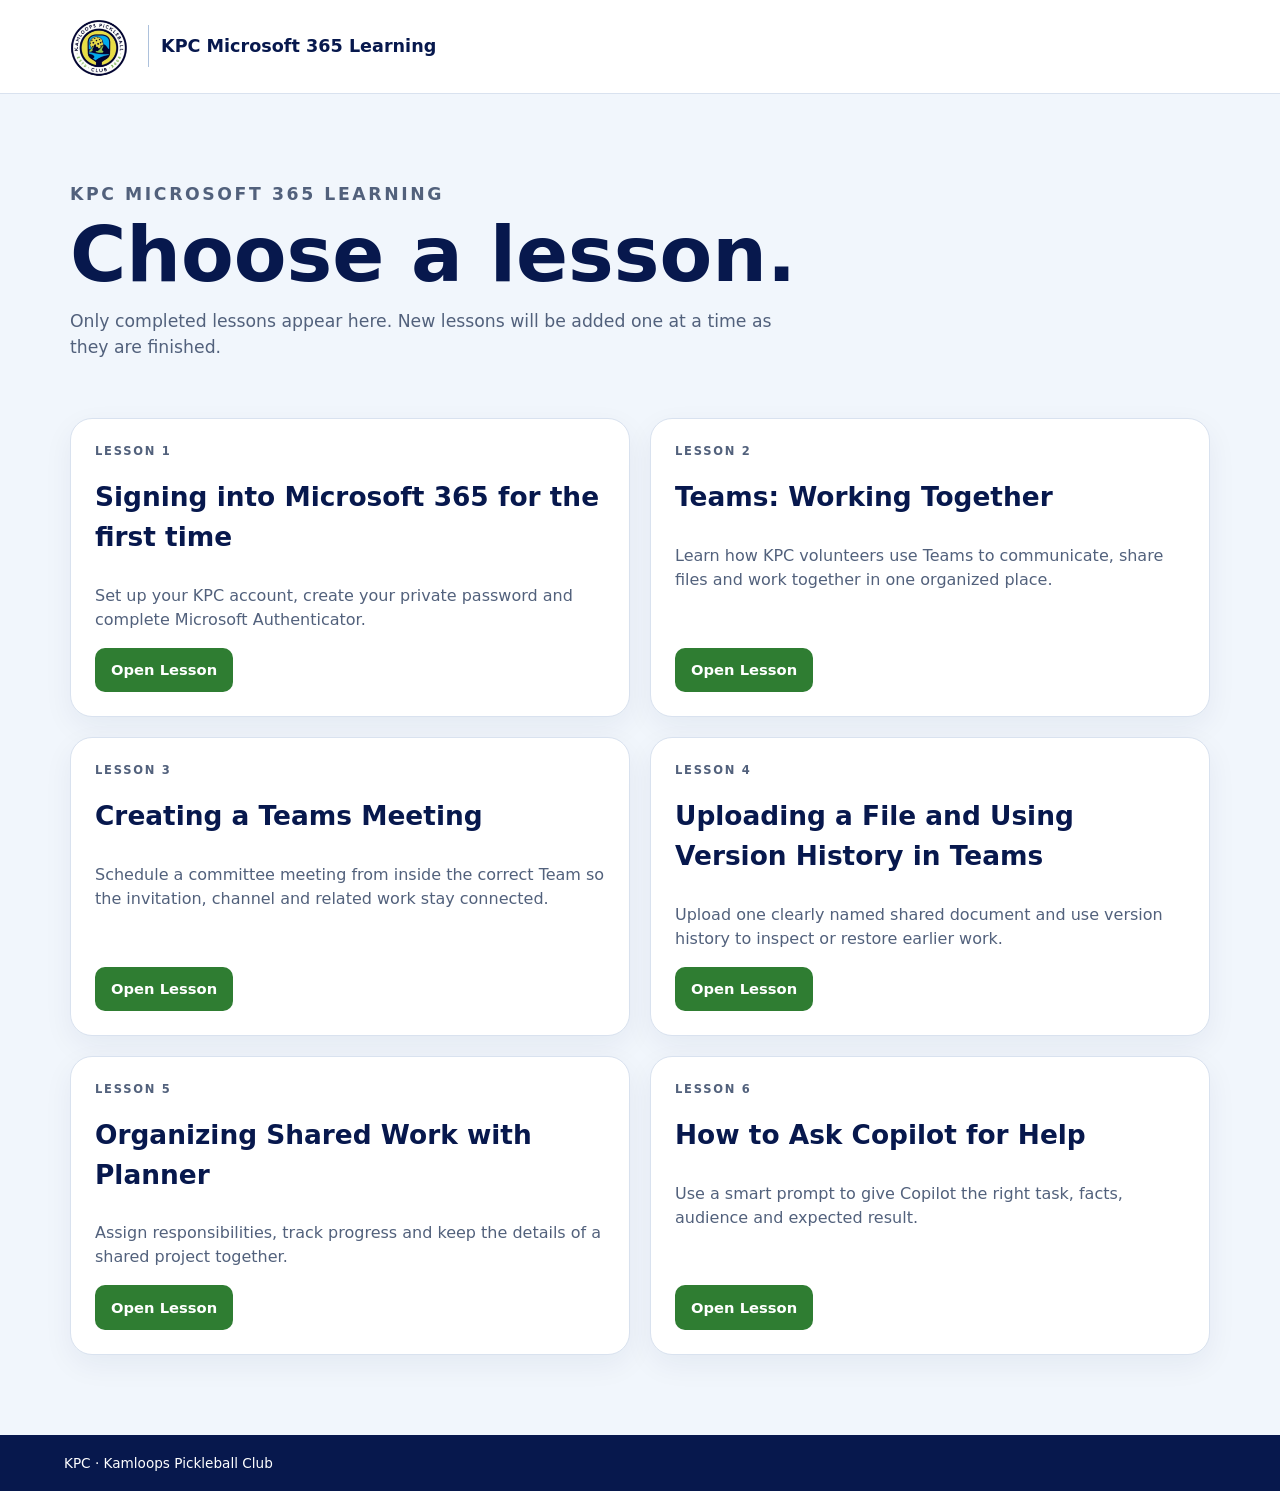
==== learn.html @ eb0f3c25 "Load Lesson 6 Copilot video" ====
<!doctype html>
<html lang="en">
<head>
  <meta charset="utf-8">
  <meta name="viewport" content="width=device-width, initial-scale=1">
  <meta name="description" content="Completed Microsoft 365 lessons for KPC volunteers.">
  <title>Learn | KPC Microsoft 365 Learning</title>
  <link rel="stylesheet" href="styles.css">
  <link rel="stylesheet" href="header-fix.css">
  <link rel="stylesheet" href="learning-simple.css">
</head>
<body>
<header class="site-header">
  <a class="brand" href="index.html"><span class="brand-logo-wrap"><img class="brand-logo" src="assets/KPC Logo Background Removed.png" alt="Kamloops Pickleball Club"></span><span class="divider"></span><strong>KPC Microsoft 365 Learning</strong></a>
</header>
<main id="learningApp">
  <noscript><section class="simple-learn"><h1>JavaScript is required</h1><p>This learning area needs JavaScript to display the lessons.</p></section></noscript>
</main>
<footer><span>KPC · Kamloops Pickleball Club</span></footer>
<script src="learning-simple.js"></script>
<script src="learning-page-cleanup.js"></script>
<script src="lesson-2-video.js"></script>
<script src="lesson-4-version-history.js"></script>
<script src="lesson-5-planner.js"></script>
<script src="lesson-5-video.js"></script>
<script src="lesson-6-copilot.js"></script>
<script src="lesson-6-video.js"></script>
</body>
</html>
---- styles.css ----
:root{--navy:#07184d;--blue:#3f95df;--green:#76a836;--yellow:#f0e353;--pale:#f1f6fc;--ink:#162650;--muted:#52617c;--white:#fff;--line:#d9e2ef;--shadow:0 12px 28px rgba(7,24,77,.10);font-family:Inter,ui-sans-serif,system-ui,-apple-system,BlinkMacSystemFont,"Segoe UI",sans-serif}*{box-sizing:border-box}html{scroll-behavior:smooth}body{margin:0;background:var(--pale);color:var(--ink);line-height:1.5}a{color:inherit}button{font:inherit}.site-header{display:flex;align-items:center;justify-content:space-between;gap:1rem;padding:.65rem clamp(1rem,5vw,4rem);background:#fff;border-bottom:1px solid var(--line);position:sticky;top:0;z-index:5}.brand{display:flex;align-items:center;gap:.75rem;text-decoration:none;font-size:1.1rem;color:var(--navy)}.brand-logo-wrap{width:72px;height:58px;display:flex;align-items:center;justify-content:center;overflow:visible}.brand-logo{width:72px;height:58px;object-fit:contain;display:block}.divider{height:34px;width:1px;background:#adc1dc}.site-header nav{display:flex;gap:1rem}.site-header nav a{text-decoration:none;font-size:.92rem;font-weight:750}.site-header nav a.active{color:#2868b7}.hero{display:grid;grid-template-columns:1.35fr .65fr;gap:2rem;align-items:center;padding:clamp(3rem,6vw,5rem) clamp(1.2rem,5vw,4rem);background:linear-gradient(135deg,#f7fafd 0%,#edf4fc 100%)}.compact-hero{min-height:430px}.eyebrow{margin:0 0 .7rem;text-transform:uppercase;letter-spacing:.15em;font-weight:900;font-size:.72rem;color:#3275c4}.hero h1{max-width:760px;margin:0 0 1rem;font-size:clamp(2.5rem,5vw,4.7rem);line-height:.98;letter-spacing:-.045em;color:var(--navy)}.lead{max-width:760px;font-size:1.1rem;color:var(--muted)}.actions{display:flex;flex-wrap:wrap;align-items:center;gap:.8rem;margin-top:1.35rem}.button{border:0;border-radius:10px;padding:.7rem 1rem;font-weight:850;text-decoration:none;display:inline-flex;align-items:center;justify-content:center;cursor:pointer;font-size:.92rem}.button.dark{background:var(--navy);color:white}.button.outline{background:white;border:1px solid var(--navy);color:var(--navy)}.button.light{background:white;color:var(--navy)}.button:disabled{opacity:.55;cursor:not-allowed}.text-link{border:0;background:transparent;padding:.4rem;color:var(--navy);text-decoration:underline;cursor:pointer;font-weight:750}.erne-welcome{display:flex;align-items:center;gap:1rem;padding:1rem 1.2rem 0;border-radius:20px;background:white;border:1px solid var(--line);box-shadow:var(--shadow);overflow:hidden;min-height:220px}.erne-welcome img{width:150px;align-self:flex-end;object-fit:contain}.erne-welcome p{margin:0 0 1.2rem;color:var(--muted)}.section{padding:clamp(3rem,6vw,5rem) clamp(1.2rem,5vw,4rem)}.compact-section{padding-top:3.25rem;padding-bottom:3.25rem}.section.white{background:white}.section-heading{max-width:860px;margin-bottom:1.5rem}.section-heading.centre{text-align:center;margin-left:auto;margin-right:auto}.section-heading h2{margin:.1rem 0 .5rem;font-size:clamp(2rem,3.8vw,3.6rem);line-height:1;color:var(--navy)}.section-heading p:last-child{font-size:1rem;color:var(--muted)}.topic-grid{display:grid;grid-template-columns:repeat(2,minmax(0,1fr));gap:1rem}.topic-card{min-height:170px;padding:1.2rem;border-radius:16px;border:1px solid var(--line);background:white;text-align:left;cursor:pointer;display:flex;flex-direction:column;transition:.18s transform,.18s box-shadow}.topic-card:hover,.topic-card:focus-visible{transform:translateY(-2px);box-shadow:var(--shadow)}.topic-number{width:38px;height:38px;border-radius:50%;display:grid;place-items:center;background:#eef4fb;color:var(--navy);font-weight:900;font-size:.75rem}.topic-card h3{margin:auto 0 .25rem;font-size:1.12rem;line-height:1.15;color:var(--navy)}.topic-card p{margin:0;font-size:.9rem;color:var(--muted)}.game-grid{display:grid;grid-template-columns:1fr 1fr;gap:1rem}.game-card{min-height:260px;border-radius:20px;padding:1.25rem;display:grid;grid-template-columns:145px 1fr;align-items:center;gap:1rem;box-shadow:var(--shadow);overflow:hidden}.erne-game{background:linear-gradient(145deg,#eef9e4,#b7df8f);border:1px solid #8fc65b}.smash-game{background:linear-gradient(145deg,#3459a5,#081b55);color:white;border:1px solid #6b83bf}.character{height:190px;display:flex;align-items:flex-end;justify-content:center;overflow:hidden}.character img{width:145px;height:190px;object-fit:contain;object-position:center bottom}.game-card small{text-transform:uppercase;letter-spacing:.12em;font-weight:850;font-size:.68rem}.game-card h3{font-size:1.65rem;margin:.2rem 0}.game-card p{margin:.25rem 0 1rem;font-size:.95rem}.featured{display:flex;justify-content:space-between;align-items:center;gap:2rem}.featured h2{font-size:clamp(1.8rem,3vw,3rem);margin:.2rem 0;color:var(--navy)}.featured p{max-width:760px;color:var(--muted)}.how-strip{display:flex;align-items:center;justify-content:center;gap:1rem;flex-wrap:wrap;padding:1rem 1.2rem;background:#e8f0f9;color:var(--navy);font-weight:800;font-size:.9rem}.page-hero{padding:clamp(3rem,6vw,5rem) clamp(1.2rem,5vw,4rem);background:linear-gradient(135deg,#f7fafd,#edf4fc)}.page-hero h1{margin:.2rem 0 .7rem;font-size:clamp(2.5rem,5vw,4.8rem);line-height:1;color:var(--navy)}.page-hero p:last-child{max-width:760px;color:var(--muted);font-size:1.08rem}.learning-grid{display:grid;grid-template-columns:repeat(2,minmax(0,1fr));gap:1rem}.learning-card{padding:1.35rem;border:1px solid var(--line);border-radius:18px;background:white;box-shadow:0 8px 20px rgba(7,24,77,.06)}.learning-card>span{display:inline-grid;place-items:center;width:38px;height:38px;border-radius:50%;background:#eef4fb;font-weight:900;font-size:.75rem}.learning-card h2{margin:1rem 0 .35rem;color:var(--navy)}.learning-card p{color:var(--muted);min-height:3rem}.memory-hook{margin:1.25rem 0;padding:1rem;border-radius:12px;background:#f3f8ed;border-left:4px solid var(--green)}.memory-hook p{margin:.35rem 0 0}.full-talk p{margin:0 0 1rem}footer{display:flex;justify-content:space-between;gap:1rem;flex-wrap:wrap;padding:1.1rem clamp(1.2rem,5vw,4rem);background:var(--navy);color:white;font-size:.85rem}dialog{width:min(720px,calc(100vw - 1.5rem));max-height:calc(100vh - 1.5rem);border:0;border-radius:20px;padding:0;box-shadow:0 30px 90px rgba(0,0,0,.35)}dialog::backdrop{background:rgba(4,14,45,.72)}.close{position:absolute;top:.8rem;right:.8rem;width:38px;height:38px;border:0;border-radius:50%;font-size:1.45rem;cursor:pointer}.dialog-body,#topicContent,#quizContent{padding:2rem}.dialog-body h2,#topicContent h2,#quizContent h2{font-size:clamp(1.8rem,3.5vw,3rem);line-height:1;margin:.3rem 2.5rem 1rem 0;color:var(--navy)}.topic-points{padding-left:1.25rem}.topic-points li{margin:.55rem 0}.quiz-top{display:flex;justify-content:space-between;gap:1rem;margin-bottom:1rem;font-weight:800;color:var(--muted);font-size:.9rem}.progress{height:8px;border-radius:999px;background:#e8edf5;overflow:hidden;margin-bottom:1.4rem}.progress span{display:block;height:100%;background:var(--blue)}.question{font-size:1.35rem;font-weight:850;color:var(--navy)}.answers{display:grid;gap:.65rem}.answer{padding:.8rem .9rem;text-align:left;border-radius:12px;border:1px solid var(--line);background:white;cursor:pointer;font-weight:750}.answer:hover{border-color:var(--blue)}.answer.correct{background:#eaf8dc;border-color:var(--green)}.answer.incorrect{background:#fff0ed;border-color:#d85c4a}.feedback{margin-top:1rem;padding:.9rem;border-radius:12px;background:var(--pale)}.next-row{display:flex;justify-content:flex-end;margin-top:1rem}.score{font-size:3.2rem;font-weight:950;color:var(--navy);line-height:1}@media(max-width:900px){.hero{grid-template-columns:1fr}.topic-grid,.learning-grid{grid-template-columns:1fr}.game-grid{grid-template-columns:1fr}}@media(max-width:650px){.site-header nav{display:none}.brand{font-size:1rem}.brand-logo-wrap,.brand-logo{width:62px;height:50px}.hero h1{font-size:2.8rem}.erne-welcome{align-items:flex-end}.erne-welcome img{width:110px}.game-card{grid-template-columns:100px 1fr}.character,.character img{width:100px;height:145px}.featured{align-items:flex-start;flex-direction:column}.dialog-body,#topicContent,#quizContent{padding:1.35rem}}
---- header-fix.css ----
.site-header{min-height:88px;overflow:visible}.brand{min-height:70px;overflow:visible;gap:12px}.brand-logo-wrap{width:72px;height:72px;min-width:72px;display:flex;align-items:center;justify-content:center;overflow:visible}.brand-logo{width:68px;height:68px;max-width:100%;object-fit:contain;object-position:center;display:block;transform:none;clip-path:none}.divider{height:42px}@media(max-width:650px){.site-header{min-height:76px}.brand{min-height:60px}.brand-logo-wrap{width:58px;height:58px;min-width:58px}.brand-logo{width:54px;height:54px}}
---- learning-simple.css ----
.simple-learn{max-width:1180px;margin:0 auto;padding:3rem 1.25rem 5rem}.simple-learn-hero{padding:2.5rem 0}.simple-learn-hero h1{max-width:760px;margin:.35rem 0 1rem;font-size:clamp(2.5rem,6vw,5.5rem);line-height:.95;color:var(--navy)}.simple-learn-hero p{max-width:720px;color:var(--muted);font-size:1.08rem}.simple-lesson-grid{display:grid;grid-template-columns:repeat(2,minmax(0,1fr));gap:1.25rem}.simple-lesson-card{display:flex;flex-direction:column;min-height:285px;padding:1.5rem;border:1px solid var(--line);border-radius:22px;background:#fff;box-shadow:0 10px 30px rgba(11,29,87,.06)}.simple-lesson-card h2{margin:.35rem 0 .7rem;color:var(--navy);font-size:1.65rem}.simple-lesson-card p{color:var(--muted)}.simple-lesson-card .button{align-self:flex-start;margin-top:auto;background:#2f7d32;border-color:#2f7d32;color:#fff}.simple-games{display:flex;justify-content:space-between;align-items:center;gap:1.5rem;margin-top:2rem;padding:1.5rem;border-radius:22px;background:#f4f7fb}.simple-lesson-page{max-width:1000px;margin:0 auto;padding:2rem 1.25rem 5rem}.simple-back{display:inline-block;margin-bottom:1.25rem}.simple-lesson-header{padding:2rem;border-radius:24px;background:linear-gradient(120deg,#eef7ff,#f6faed)}.simple-lesson-header h1{margin:.35rem 0 .75rem;color:var(--navy);font-size:clamp(2.3rem,5vw,4.8rem);line-height:1}.simple-meta{display:flex;flex-wrap:wrap;gap:.6rem;margin-top:1rem}.simple-meta span{padding:.35rem .65rem;border-radius:999px;background:#fff;border:1px solid var(--line);font-size:.88rem}.simple-block{margin-top:1.25rem;padding:1.5rem;border:1px solid var(--line);border-radius:20px;background:#fff}.simple-block h2{color:var(--navy)}.simple-video{width:100%;margin-top:1rem;border-radius:16px;background:#000}.simple-placeholder{margin-top:1rem;padding:2rem;border:2px dashed #9aabc0;border-radius:16px;text-align:center;background:#f7fafc}.simple-check fieldset{margin:0 0 1rem;padding:1rem;border:1px solid var(--line);border-radius:14px}.simple-check label{display:block;margin:.55rem 0}.simple-result{margin-top:1rem;padding:1rem;border-radius:12px;background:#f4f7fb}.simple-steps li{margin:0 0 1rem;padding-left:.35rem}.simple-definitions{display:grid;grid-template-columns:repeat(2,minmax(0,1fr));gap:1rem}.simple-definitions div{padding:1rem;border:1px solid var(--line);border-radius:14px}.simple-definitions dt{font-weight:800;color:var(--navy)}.simple-definitions dd{margin:.35rem 0 0;color:var(--muted)}.simple-choice-grid{display:grid;grid-template-columns:repeat(3,minmax(0,1fr));gap:1rem}.simple-choice-grid>div{padding:1rem;border:1px solid var(--line);border-radius:14px}.simple-help details{margin:.75rem 0;padding:1rem;border:1px solid var(--line);border-radius:14px}@media(max-width:760px){.simple-lesson-grid,.simple-definitions,.simple-choice-grid{grid-template-columns:1fr}.simple-games{align-items:flex-start;flex-direction:column}}
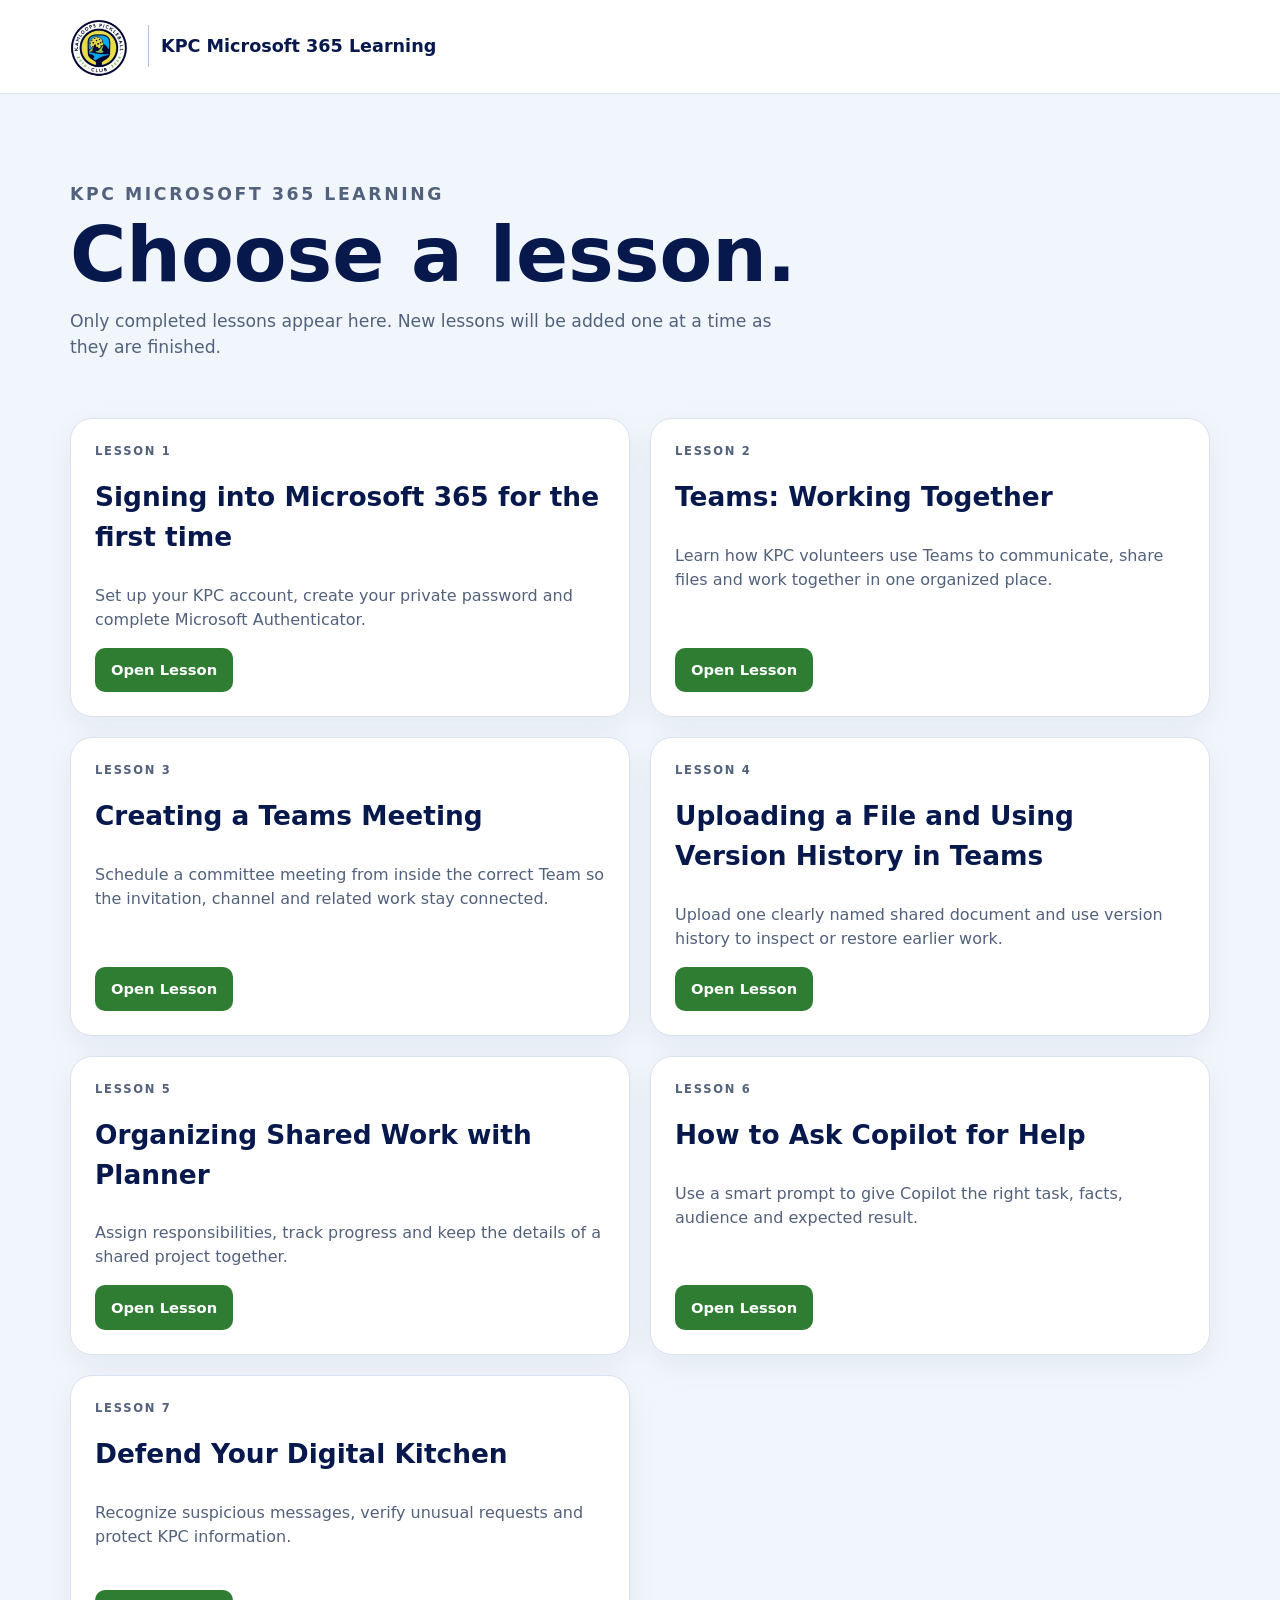
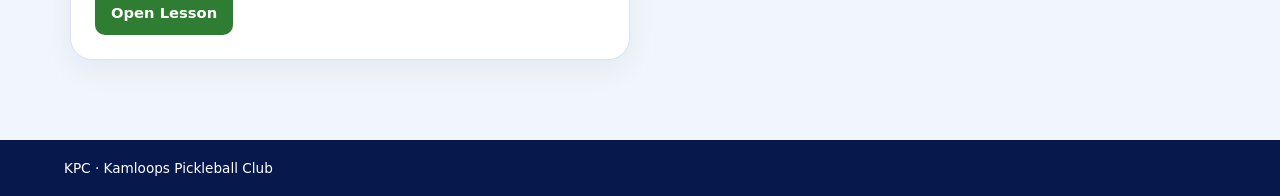
==== commit 33abed5b: "Connect Lesson 7 digital safety training" ====
--- a/learn.html
+++ b/learn.html
@@ -24,6 +24,7 @@
 <script src="lesson-5-planner.js"></script>
 <script src="lesson-5-video.js"></script>
 <script src="lesson-6-copilot.js"></script>
-<script src="lesson-6-video.js"></script>
+<script src="lesson-6-copilot-video-v3.js"></script>
+<script src="lesson-7-digital-kitchen.js"></script>
 </body>
 </html>
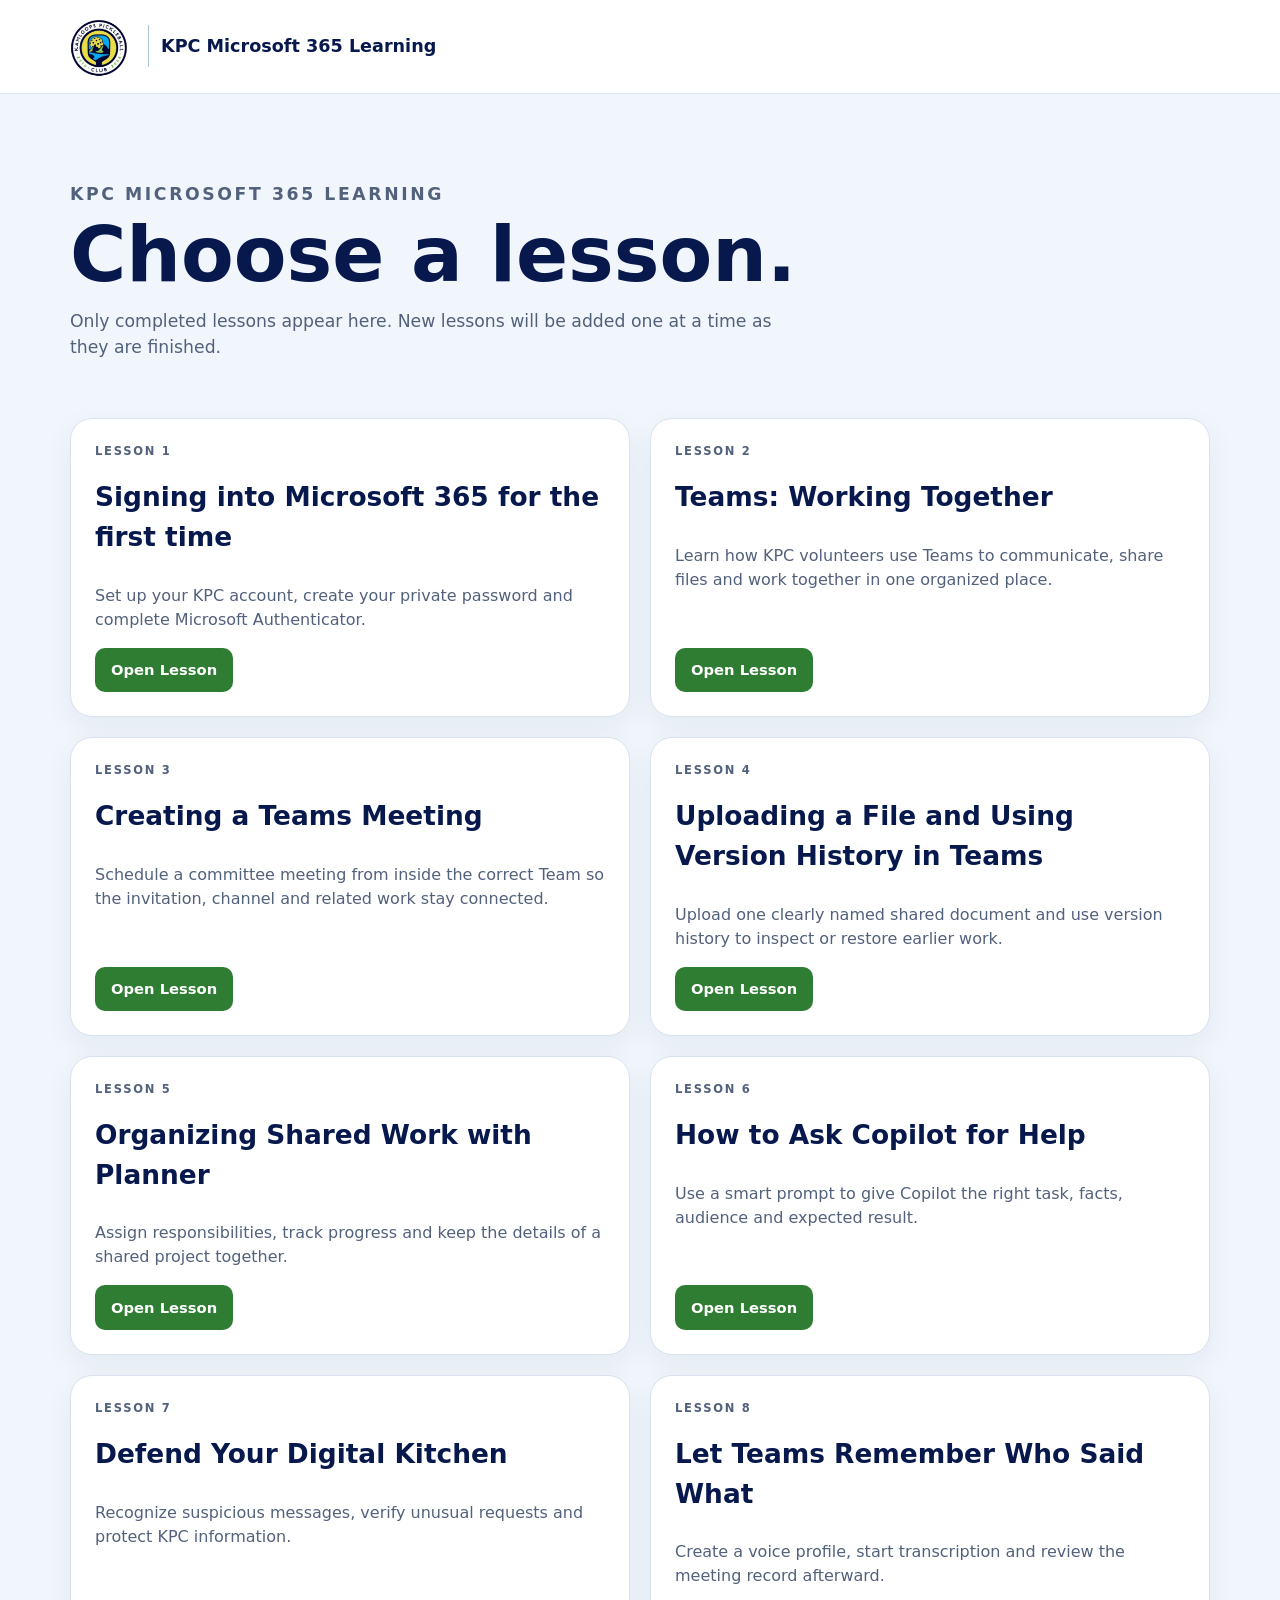
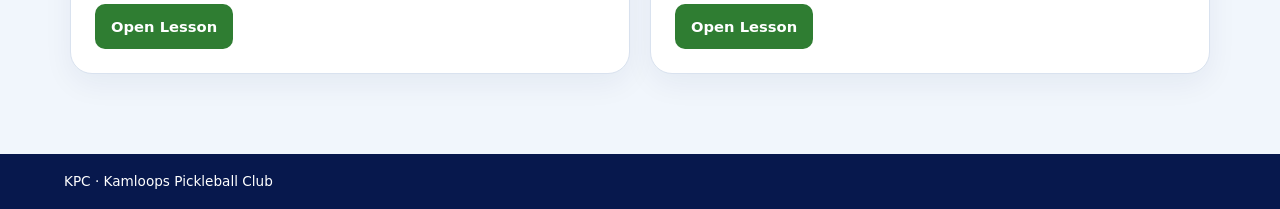
==== commit 6773b821: "Connect Lesson 8 voice profile and transcription lesson" ====
--- a/learn.html
+++ b/learn.html
@@ -26,5 +26,6 @@
 <script src="lesson-6-copilot.js"></script>
 <script src="lesson-6-copilot-video-v3.js"></script>
 <script src="lesson-7-digital-kitchen.js"></script>
+<script src="lesson-8-voice-profile-transcript.js"></script>
 </body>
 </html>
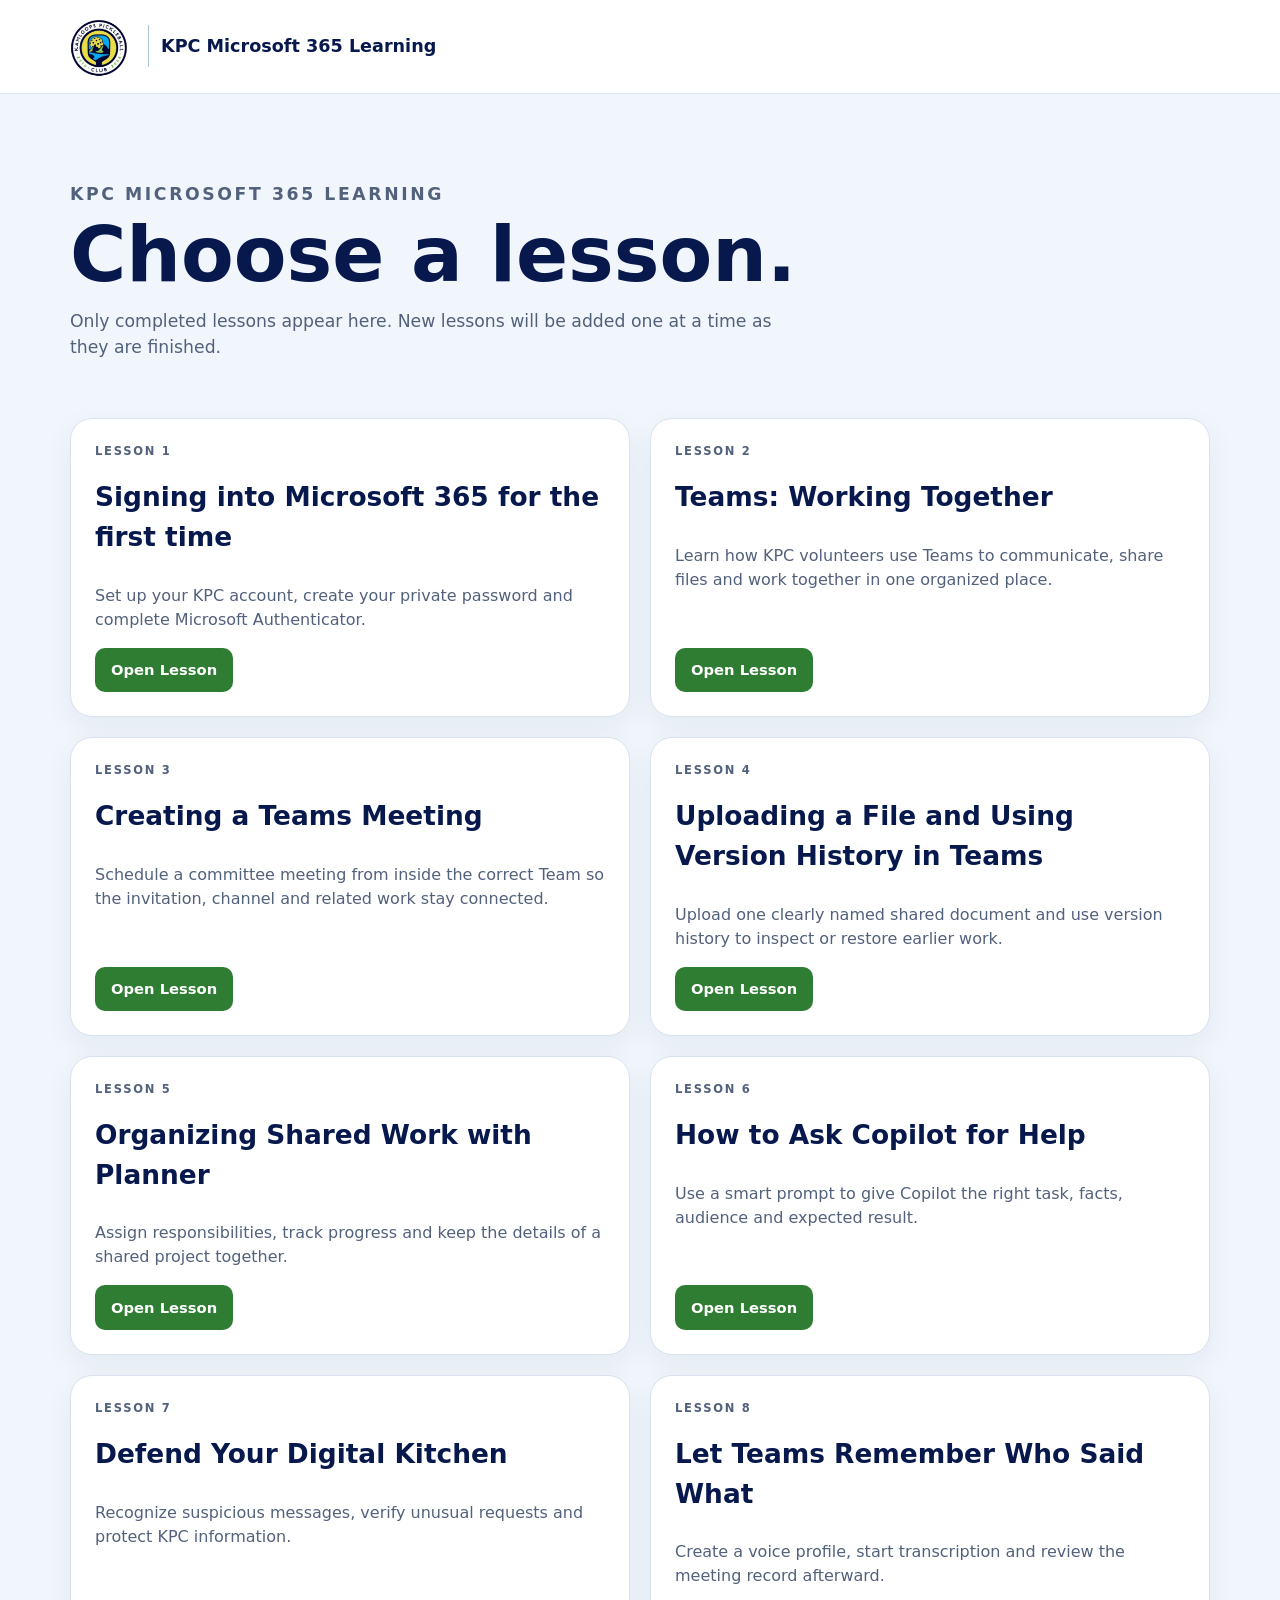
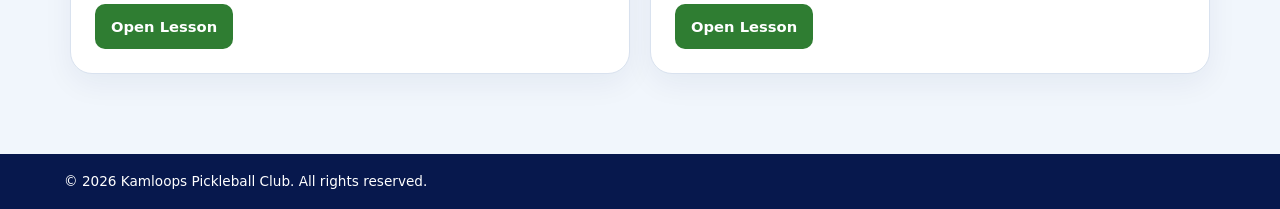
==== commit 096c65a6: "Update Learn page copyright footer" ====
--- a/learn.html
+++ b/learn.html
@@ -16,7 +16,7 @@
 <main id="learningApp">
   <noscript><section class="simple-learn"><h1>JavaScript is required</h1><p>This learning area needs JavaScript to display the lessons.</p></section></noscript>
 </main>
-<footer><span>KPC · Kamloops Pickleball Club</span></footer>
+<footer><span>© 2026 Kamloops Pickleball Club. All rights reserved.</span></footer>
 <script src="learning-simple.js"></script>
 <script src="learning-page-cleanup.js"></script>
 <script src="lesson-2-video.js"></script>
@@ -26,6 +26,8 @@
 <script src="lesson-6-copilot.js"></script>
 <script src="lesson-6-copilot-video-v3.js"></script>
 <script src="lesson-7-digital-kitchen.js"></script>
+<script src="lesson-7-video.js"></script>
 <script src="lesson-8-voice-profile-transcript.js"></script>
+<script src="lesson-8-video.js"></script>
 </body>
 </html>
